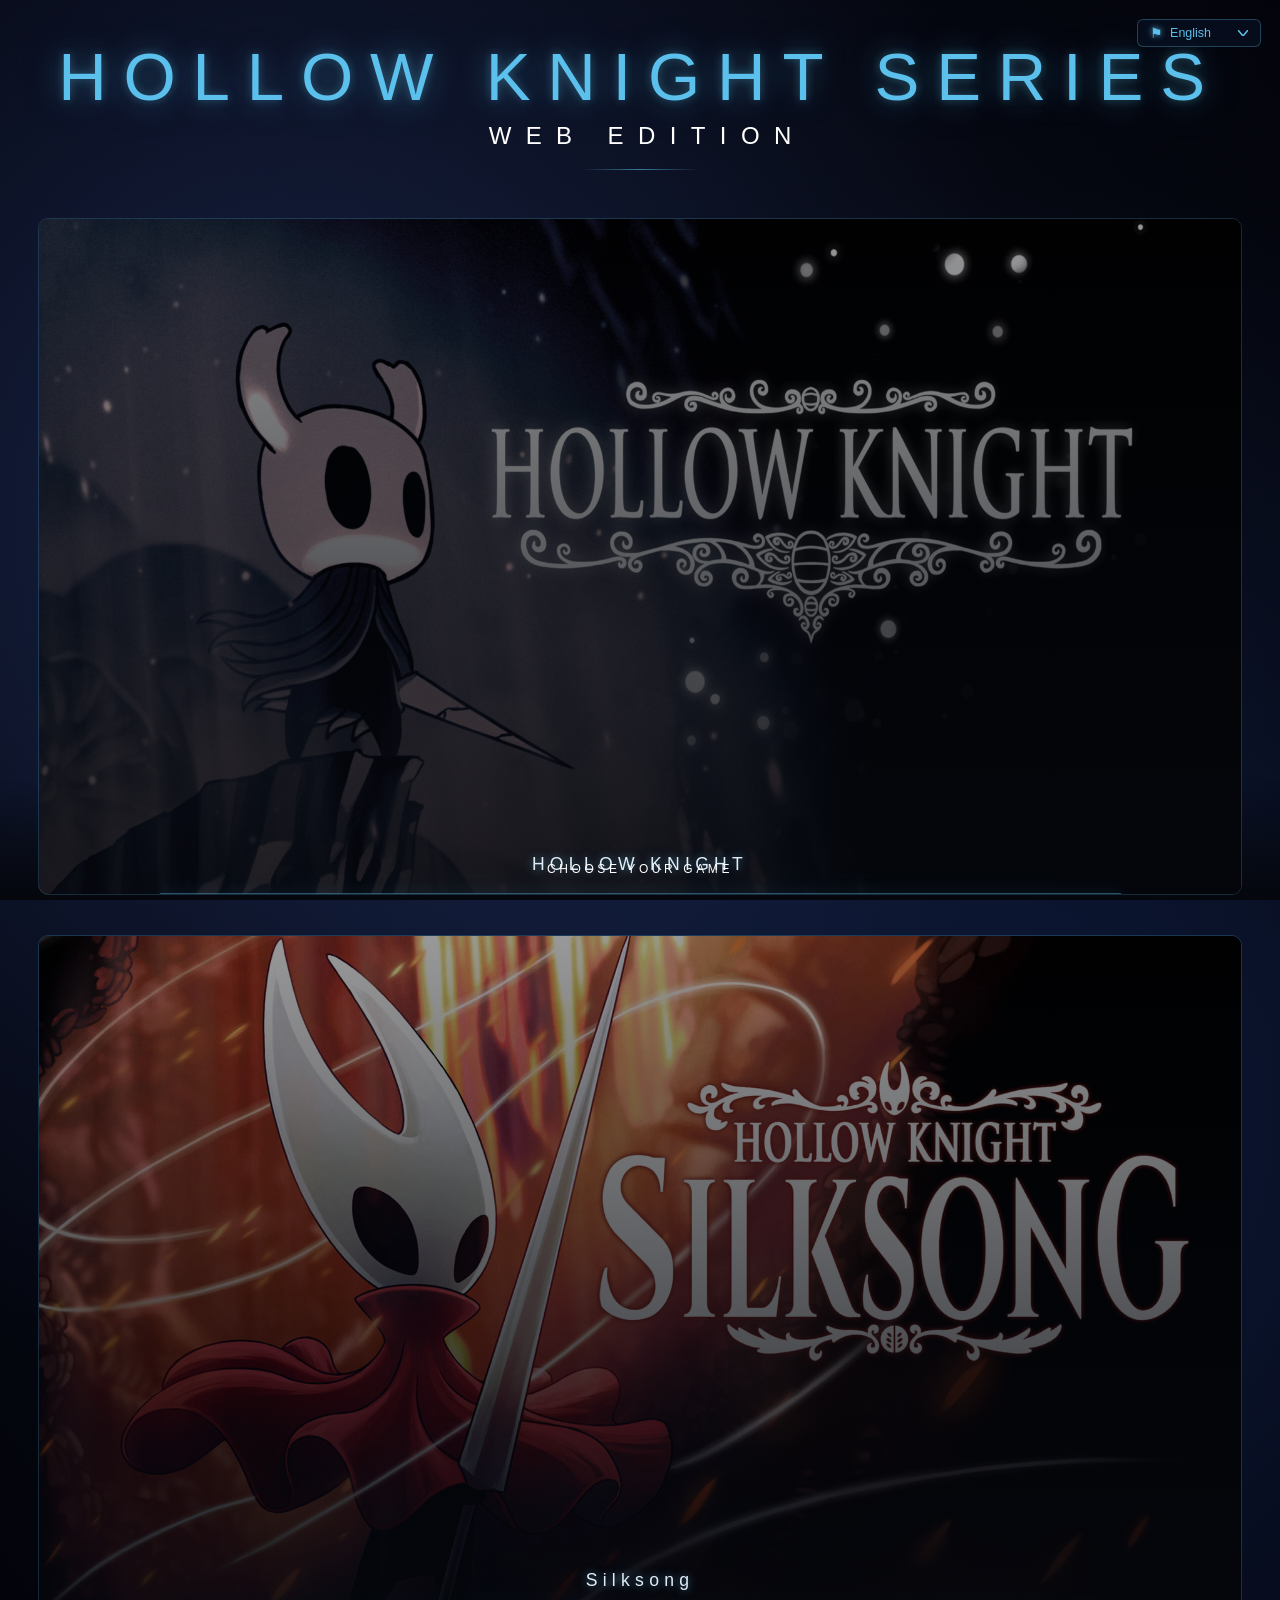
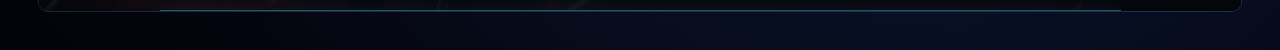
==== index.html @ c0f10026 "初次提交" ====
<!DOCTYPE html>
<html lang="zh-CN">
	<head>
		<meta charset="UTF-8">
		<meta name="viewport" content="width=device-width, initial-scale=1.0">
		<title data-i18n="title">空洞骑士 · Hollow Knight</title>
		<link rel="stylesheet" href="./style.css" />
	</head>
	<body>
		<!-- 语言切换下拉 -->
		<div class="lang-switch">
			<span class="lang-switch__icon">⚑</span>
			<select id="langSelect" class="lang-switch__select" aria-label="切换语言">
				<option value="zh-CN">简体中文</option>
				<option value="zh-TW">繁體中文</option>
				<option value="zh-HK">繁體香港</option>
				<option value="en-US">English</option>
				<option value="ko-KR">한국어</option>
				<option value="ja-JP">日本語</option>
				<option value="th-TH">ไทย</option>
				<option value="vi-VN">Tiếng Việt</option>
				<option value="ru-RU">Русский</option>
				<option value="kk-KZ">Қазақша</option>
				<option value="es-ES">Español</option>
				<option value="fr-FR">Français</option>
				<option value="de-DE">Deutsch</option>
				<option value="pt-BR">Português</option>
				<option value="it-IT">Italiano</option>
				<option value="tr-TR">Türkçe</option>
				<option value="nl-NL">Nederlands</option>
				<option value="ar-SA">العربية</option>
			</select>
		</div>
		<div class="fireflies" id="fireflies"></div>
		<div class="bottom-fade"></div>
		<main class="stage">
			<div class="title-wrap">
				<h1 class="title-en" data-i18n="title-en">⌈空洞骑士⌋系列</h1>
				<p class="title-cn" data-i18n="title-cn">网 页 版</p>
				<div class="divider"></div>
			</div>
			<div class="entries">
				<a class="card" href="./hk/" target="_blank">
					<img src="./hk/images/background.jpg" alt="空洞骑士" loading="lazy">
					<div class="card-label">
						<div class="card-label__line" data-i18n="card1-line">空 洞 骑 士</div>
					</div>
				</a>
				<a class="card" onclick="alert('正在开发中，敬请期待！')" target="_blank">
					<img src="./hks/images/background.jpg" alt="空洞骑士：丝之歌" loading="lazy">
					<div class="card-label">
						<div class="card-label__line" data-i18n="card2-line">空洞骑士：丝之歌</div>
					</div>
				</a>
			</div>
		</main>
		<div class="hint" data-i18n="hint">请 选 择 你 的 游 戏</div>
		<script defer src="./script/script.js"></script>
		<!-- 谷歌广告 -->
		<script async
			src="https://pagead2.googlesyndication.com/pagead/js/adsbygoogle.js?client=ca-pub-3670070169085381"
			crossorigin="anonymous"></script>
	</body>
</html>
---- style.css ----
*,
*::before,
*::after {
	box-sizing: border-box;
	margin: 0;
	padding: 0;
	font-family: "Segoe UI", "PingFang SC", "Microsoft YaHei", "Noto Sans CJK SC",
		"Microsoft JhengHei", "PingFang TC", "Noto Sans TC",
		"Malgun Gothic", "Noto Sans CJK KR",
		"Yu Gothic", "Meiryo", "Noto Sans CJK JP",
		"Sarabun", "Noto Sans Thai",
		"Segoe UI", "Tahoma", "Arial", sans-serif;
}

:root {
	--bg-deep: #05070d;
	--bg-mid: #0d1220;
	--glow-cyan: #5bc0eb;
	--glow-blue: #7aa2f7;
	--glow-soft: rgba(91, 192, 235, 0.35);
	--text-main: #fff;
	--accent: #c9a961;
}

html,
body {
	min-height: 100%;
	min-height: 100dvh;
	overflow-x: hidden;
	overflow-y: auto;
	color: var(--text-main);
	background: var(--bg-deep);
	-webkit-tap-highlight-color: transparent;
}

/* 背景层：深蓝渐变 + 噪点 + 微光点 */
body {
	position: relative;
	background:
		radial-gradient(ellipse at 20% 30%, rgba(40, 60, 120, 0.45) 0%, transparent 55%),
		radial-gradient(ellipse at 80% 70%, rgba(20, 40, 90, 0.5) 0%, transparent 60%),
		radial-gradient(ellipse at 50% 50%, rgba(10, 15, 30, 1) 0%, #02030a 100%);
}

/* 噪点覆盖层 */
body::before {
	content: "";
	position: fixed;
	inset: 0;
	pointer-events: none;
	opacity: 0.08;
	background-image: url("data:image/svg+xml;utf8,<svg xmlns='http://www.w3.org/2000/svg' width='160' height='160'><filter id='n'><feTurbulence type='fractalNoise' baseFrequency='0.9' numOctaves='2' stitchTiles='stitch'/></filter><rect width='100%' height='100%' filter='url(%23n)' opacity='0.6'/></svg>");
	mix-blend-mode: overlay;
	z-index: 1;
}

/* 浮动光点 */
.fireflies {
	position: fixed;
	inset: 0;
	pointer-events: none;
	z-index: 2;
	overflow: hidden;
}

.fireflies span {
	position: absolute;
	width: 3px;
	height: 3px;
	background: var(--glow-cyan);
	border-radius: 50%;
	box-shadow: 0 0 8px 2px var(--glow-cyan);
	opacity: 0;
	animation: float linear infinite;
}

@keyframes float {
	0% {
		transform: translate(0, 0) scale(1);
		opacity: 0;
	}

	10% {
		opacity: 0.8;
	}

	50% {
		transform: translate(var(--dx, 30px), -80px) scale(1.2);
		opacity: 0.6;
	}

	90% {
		opacity: 0.7;
	}

	100% {
		transform: translate(calc(var(--dx, 30px) * 2), -160px) scale(0.6);
		opacity: 0;
	}
}

/* 主容器 */
.stage {
	position: relative;
	z-index: 3;
	min-height: 100vh;
	min-height: 100dvh;
	display: flex;
	flex-direction: column;
	align-items: center;
	justify-content: center;
	padding: clamp(1rem, 3vw, 3rem);
}

/* 标题 */
.title-wrap {
	text-align: center;
	margin-bottom: 3rem;
	animation: fadeDown 1.2s ease-out both;
}

@keyframes fadeDown {
	from {
		opacity: 0;
		transform: translateY(-20px);
	}

	to {
		opacity: 1;
		transform: translateY(0);
	}
}

.title-en {
	font-size: clamp(2rem, 6vw, 4.2rem);
	font-weight: 200;
	letter-spacing: 0.25em;
	color: var(--glow-cyan);
	text-shadow:
		0 0 10px var(--glow-soft),
		0 0 30px var(--glow-soft),
		0 0 60px rgba(91, 192, 235, 0.2);
	margin-bottom: 0.4rem;
}

.title-cn {
	font-size: clamp(1rem, 2.2vw, 1.5rem);
	letter-spacing: 0.6em;
	color: var(--text-main);
	padding-left: 0.6em;
	/* 补偿 letter-spacing */
}

.divider {
	width: 120px;
	height: 1px;
	background: linear-gradient(90deg, transparent, var(--glow-cyan), transparent);
	margin: 1.2rem auto 0;
	opacity: 0.6;
}

/* 入口卡片 */
.entries {
	display: flex;
	gap: clamp(1rem, 4vw, 2.5rem);
	flex-wrap: wrap;
	justify-content: center;
	animation: fadeUp 1.2s 0.3s ease-out both;
}

@keyframes fadeUp {
	from {
		opacity: 0;
		transform: translateY(30px);
	}

	to {
		opacity: 1;
		transform: translateY(0);
	}
}

.card {
	position: relative;
	width: width: clamp(160px, 26vw, 340px);
	min-width: 0;
	aspect-ratio: 16 / 9;
	border-radius: 10px;
	overflow: hidden;
	cursor: pointer;
	text-decoration: none;
	display: block;
	border: 1px solid rgba(91, 192, 235, 0.2);
	transition: transform 0.5s ease, box-shadow 0.5s ease;
}

.card img {
	width: 100%;
	height: 100%;
	object-fit: cover;
	filter: saturate(0.85) contrast(1.05) brightness(0.7);
	transition: filter 0.6s ease, transform 0.8s ease;
}

/* 渐变遮罩 */
.card::after {
	content: "";
	position: absolute;
	inset: 0;
	background:
		linear-gradient(180deg, rgba(5, 7, 13, 0.15) 0%, rgba(5, 7, 13, 0.85) 100%);
	transition: background 0.5s ease;
}

/* 底部发光线 */
.card::before {
	content: "";
	position: absolute;
	left: 10%;
	right: 10%;
	bottom: 0;
	height: 1px;
	background: var(--glow-cyan);
	box-shadow: 0 0 12px var(--glow-cyan), 0 0 24px var(--glow-cyan);
	opacity: 0.4;
	z-index: 2;
	transition: opacity 0.4s ease;
}

.card:hover {
	transform: translateY(-6px);
	box-shadow:
		0 10px 40px rgba(91, 192, 235, 0.25),
		0 0 0 1px rgba(91, 192, 235, 0.5);
	border-color: transparent;
}

.card:hover img {
	filter: saturate(1) contrast(1.1) brightness(0.9);
	transform: scale(1.06);
}

.card:hover::after {
	background: linear-gradient(180deg, rgba(5, 7, 13, 0.05) 0%, rgba(5, 7, 13, 0.65) 100%);
}

.card:hover::before {
	opacity: 1;
}

.card-label {
	position: absolute;
	left: 0;
	right: 0;
	bottom: 1.2rem;
	text-align: center;
	z-index: 3;
	pointer-events: none;
}

.card-label__line {
	font-size: 1.1rem;
	font-weight: 300;
	letter-spacing: 0.3em;
	color: #e0ecf7;
	text-shadow: 0 0 8px rgba(91, 192, 235, 0.6);
}

/* 底部提示 */
.hint {
	position: fixed;
	bottom: 1.5rem;
	left: 0;
	right: 0;
	text-align: center;
	font-size: 0.75rem;
	letter-spacing: 0.3em;
	color: var(--text-main);
	z-index: 3;
	animation: pulse 3s ease-in-out infinite;
}

@keyframes pulse {

	0%,
	100% {
		opacity: 0.4;
	}

	50% {
		opacity: 0.9;
	}
}

/* 页面底部渐变淡出 */
.bottom-fade {
	position: fixed;
	left: 0;
	right: 0;
	bottom: 0;
	height: 120px;
	background: linear-gradient(to top, var(--bg-deep), transparent);
	pointer-events: none;
	z-index: 1;
}

/* 语言切换下拉 */
.lang-switch {
	position: fixed;
	top: 1.2rem;
	right: 1.2rem;
	z-index: 10;
	display: inline-flex;
	align-items: center;
	gap: 0.35rem;
	padding: 0.35rem 0.75rem;
	font-size: 0.78rem;
	letter-spacing: 0.15em;
	color: var(--glow-cyan);
	background: rgba(10, 20, 40, 0.55);
	border: 1px solid rgba(91, 192, 235, 0.3);
	border-radius: 6px;
	backdrop-filter: blur(6px);
	-webkit-backdrop-filter: blur(6px);
	transition: all 0.3s ease;
	cursor: pointer;
}

.lang-switch:hover {
	background: rgba(10, 20, 40, 0.85);
	border-color: var(--glow-cyan);
	box-shadow: 0 0 12px rgba(91, 192, 235, 0.3);
}

.lang-switch__icon {
	font-size: 0.9rem;
	line-height: 1;
	filter: drop-shadow(0 0 3px var(--glow-cyan));
	flex-shrink: 0;
}

.lang-switch__select {
	appearance: none;
	-webkit-appearance: none;
	font-size: inherit;
	color: inherit;
	background: transparent;
	border: none;
	outline: none;
	cursor: pointer;
	padding-right: 1.1em;
	/* 自定义下拉箭头 */
	background-image: url("data:image/svg+xml;utf8,<svg xmlns='http://www.w3.org/2000/svg' width='10' height='6'><path d='M0 0 L5 6 L10 0' fill='none' stroke='%235bc0eb' stroke-width='1.5'/></svg>");
	background-repeat: no-repeat;
	background-position: right center;
}

/* option 在非 WebKit 浏览器上的背景色覆盖 */
.lang-switch__select option {
	background: #0a1428;
	color: var(--text-main);
}

.lang-switch__select optgroup {
	background: #0a1428;
	color: var(--glow-cyan);
	font-size: 0.72rem;
	font-style: normal;
	opacity: 0.9;
}

@media (max-width: 600px) {
	.lang-switch {
		top: 0.8rem;
		right: 0.8rem;
		padding: 0.3rem 0.6rem;
		font-size: 0.72rem;
		letter-spacing: 0.1em;
	}
}

/* =========================================================
     RTL（阿拉伯语）方向支持
     ========================================================= */

html[dir="rtl"] .lang-switch {
	right: auto;
	left: 1.2rem;
}

html[dir="rtl"] .stage {
	direction: rtl;
}

html[dir="rtl"] .hint {
	direction: rtl;
}

html[dir="rtl"] .card-label {
	text-align: center;
}

@media (max-width: 600px) {
	html[dir="rtl"] .lang-switch {
		left: 0.8rem;
	}
}

/* 平板：600px ~ 960px */
@media (max-width: 960px) {
	.title-wrap {
		margin-bottom: 2rem;
	}

	.card-label__line {
		font-size: 1rem;
		letter-spacing: 0.25em;
	}
}

/* 手机：≤ 600px —— 单列、触控友好 */
@media (max-width: 600px) {
	.stage {
		justify-content: flex-start;
		padding-top: 4rem;
		padding-bottom: 5rem;
	}

	.title-wrap {
		margin-bottom: 2.5rem;
	}

	.title-en {
		font-size: clamp(1.6rem, 10vw, 2.6rem);
		letter-spacing: 0.18em;
	}

	.title-cn {
		font-size: clamp(0.85rem, 4.2vw, 1.1rem);
		letter-spacing: 0.35em;
		padding-left: 0.35em;
	}

	.divider {
		width: 80px;
	}

	.entries {
		flex-direction: column;
		gap: 1.2rem;
		align-items: center;
		width: 100%;
	}

	.card {
		width: min(92vw, 380px);
		max-width: 100%;
		aspect-ratio: 16 / 10;
		border-radius: 8px;
	}

	.card-label {
		bottom: 0.9rem;
	}

	.card-label__line {
		font-size: 0.95rem;
		letter-spacing: 0.25em;
	}

	.hint {
		font-size: 0.65rem;
		letter-spacing: 0.2em;
		bottom: 1rem;
	}

	.bottom-fade {
		height: 80px;
	}

	/* 手机端降低光点数，减少渲染压力 */
	.fireflies span {
		opacity: 0.5;
	}
}

/* 超小屏：≤ 360px */
@media (max-width: 360px) {
	.stage {
		padding-top: 2.5rem;
	}

	.title-en {
		font-size: 1.5rem;
		letter-spacing: 0.12em;
	}

	.title-cn {
		font-size: 0.8rem;
		letter-spacing: 0.25em;
		padding-left: 0.25em;
	}

	.card {
		aspect-ratio: 16 / 11;
	}

	.card-label__line {
		font-size: 0.85rem;
	}
}

/* 横屏手机（宽 > 高）— 卡片并排紧凑 */
@media (max-height: 500px) and (orientation: landscape) {
	.stage {
		justify-content: center;
		padding: 1rem 1.5rem;
	}

	.title-wrap {
		margin-bottom: 1.2rem;
	}

	.title-en {
		font-size: clamp(1.2rem, 5vw, 2rem);
		margin-bottom: 0.2rem;
	}

	.title-cn {
		font-size: clamp(0.7rem, 2.5vw, 0.9rem);
		letter-spacing: 0.3em;
	}

	.divider {
		width: 60px;
		margin-top: 0.6rem;
	}

	.entries {
		flex-direction: row;
		gap: 1rem;
	}

	.card {
		width: clamp(140px, 30vw, 220px);
		aspect-ratio: 4 / 3;
	}
}

/* 触控设备：禁用 hover 提升，改用 :active 反馈 */
@media (hover: none),
(pointer: coarse) {
	.card:hover {
		transform: none;
		box-shadow: none;
		border-color: rgba(91, 192, 235, 0.2);
	}

	.card:hover img {
		filter: saturate(0.85) contrast(1.05) brightness(0.7);
		transform: none;
	}

	.card:hover::after {
		background: linear-gradient(180deg, rgba(5, 7, 13, 0.15) 0%, rgba(5, 7, 13, 0.85) 100%);
	}

	.card:hover::before {
		opacity: 0.4;
	}

	.card:active {
		transform: scale(0.97);
		box-shadow: 0 0 0 1px rgba(91, 192, 235, 0.6);
	}
}

/* 超高像素密度屏：让发光线更锐利 */
@media (-webkit-min-device-pixel-ratio: 2),
(min-resolution: 2dppx) {

	.card::before,
	.divider {
		height: 0.5px;
	}
}

/* 超宽屏 > 1440px：整体适度放大 */
@media (min-width: 1441px) {
	.title-en {
		font-size: 5rem;
	}

	.title-cn {
		font-size: 1.8rem;
	}

	.divider {
		width: 160px;
	}

	.card {
		width: clamp(360px, 24vw, 460px);
	}

	.stage {
		padding: 4rem;
	}
}

/* 关闭空广告 */
ins.adsbygoogle[data-ad-status="unfilled"] {
	display: none !important;
}
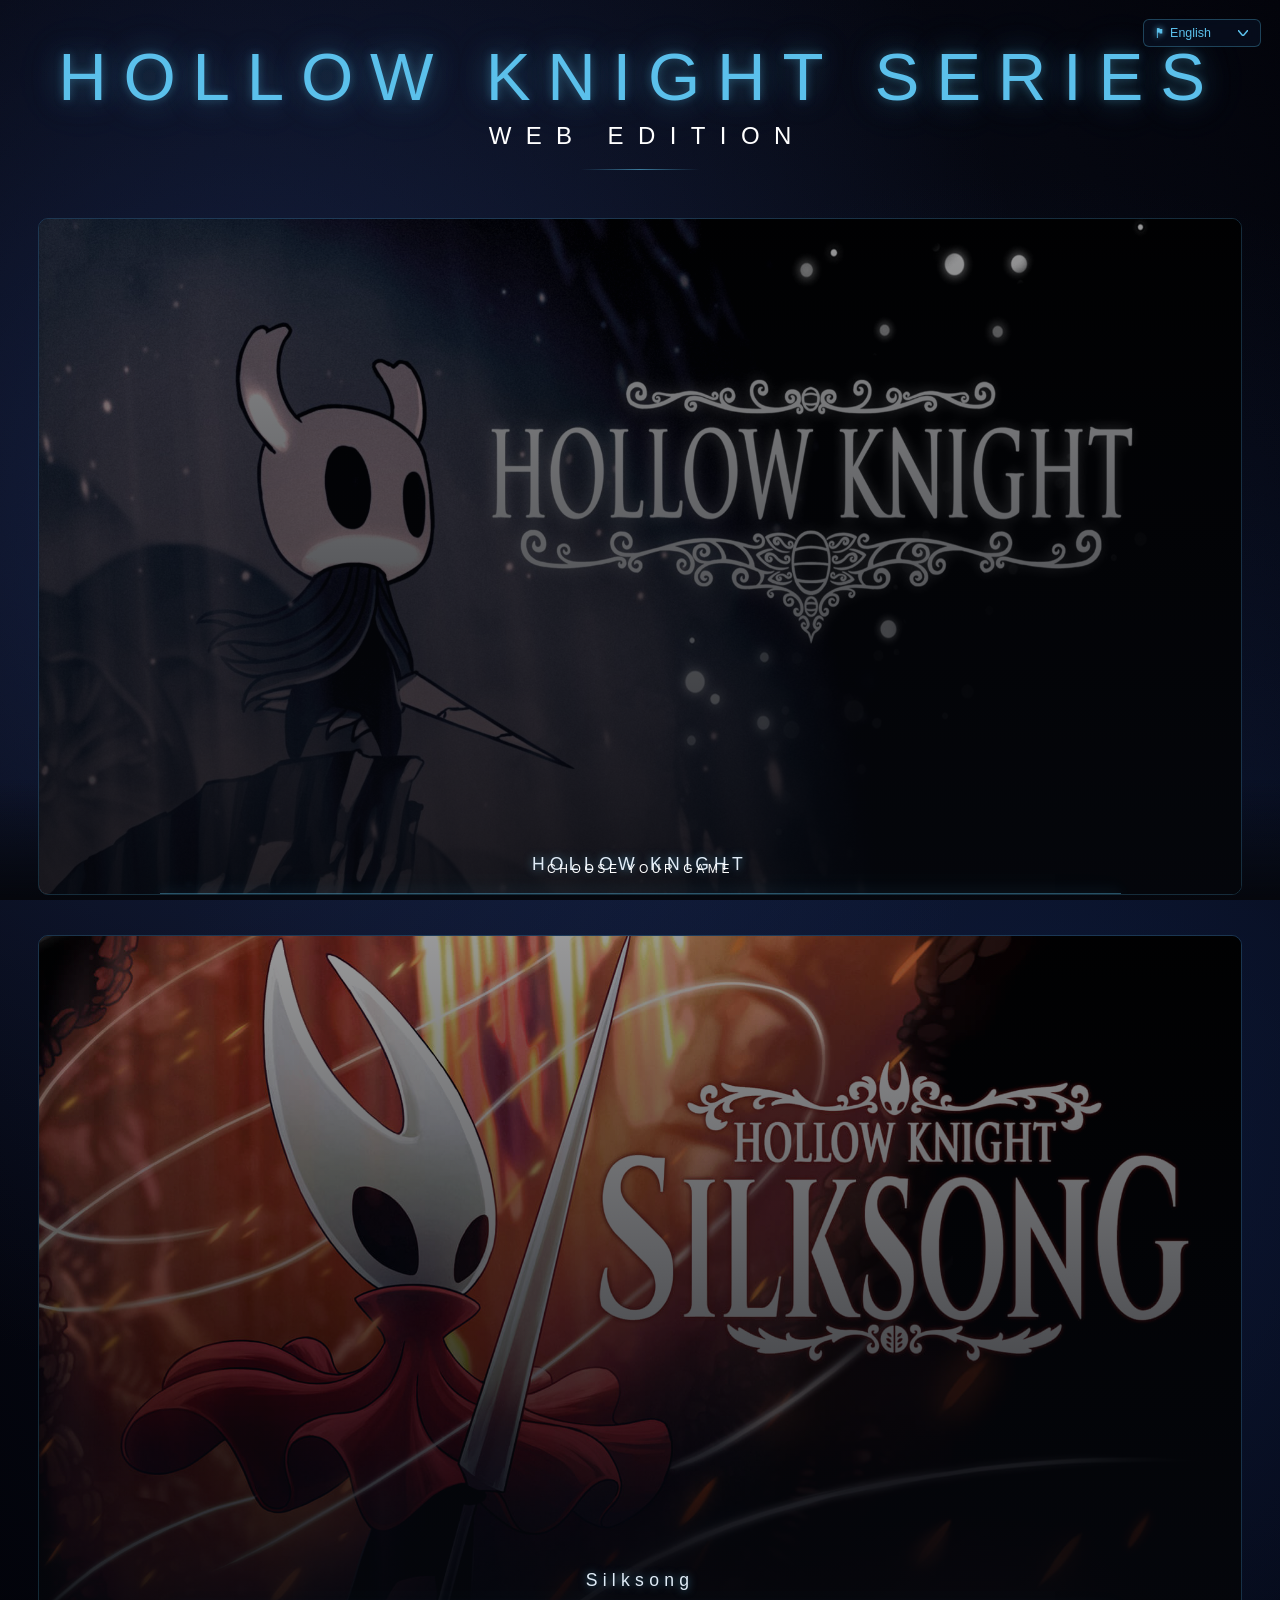
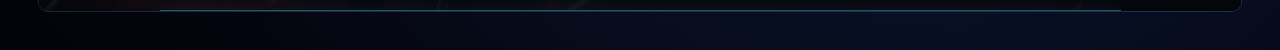
==== commit 2685eaf1: "add hks" ====
--- a/index.html
+++ b/index.html
@@ -46,7 +46,7 @@
 						<div class="card-label__line" data-i18n="card1-line">空 洞 骑 士</div>
 					</div>
 				</a>
-				<a class="card" onclick="alert('正在开发中，敬请期待！')" target="_blank">
+				<a class="card" href="./hks/index.html" target="_blank">
 					<img src="./hks/images/background.jpg" alt="空洞骑士：丝之歌" loading="lazy">
 					<div class="card-label">
 						<div class="card-label__line" data-i18n="card2-line">空洞骑士：丝之歌</div>
